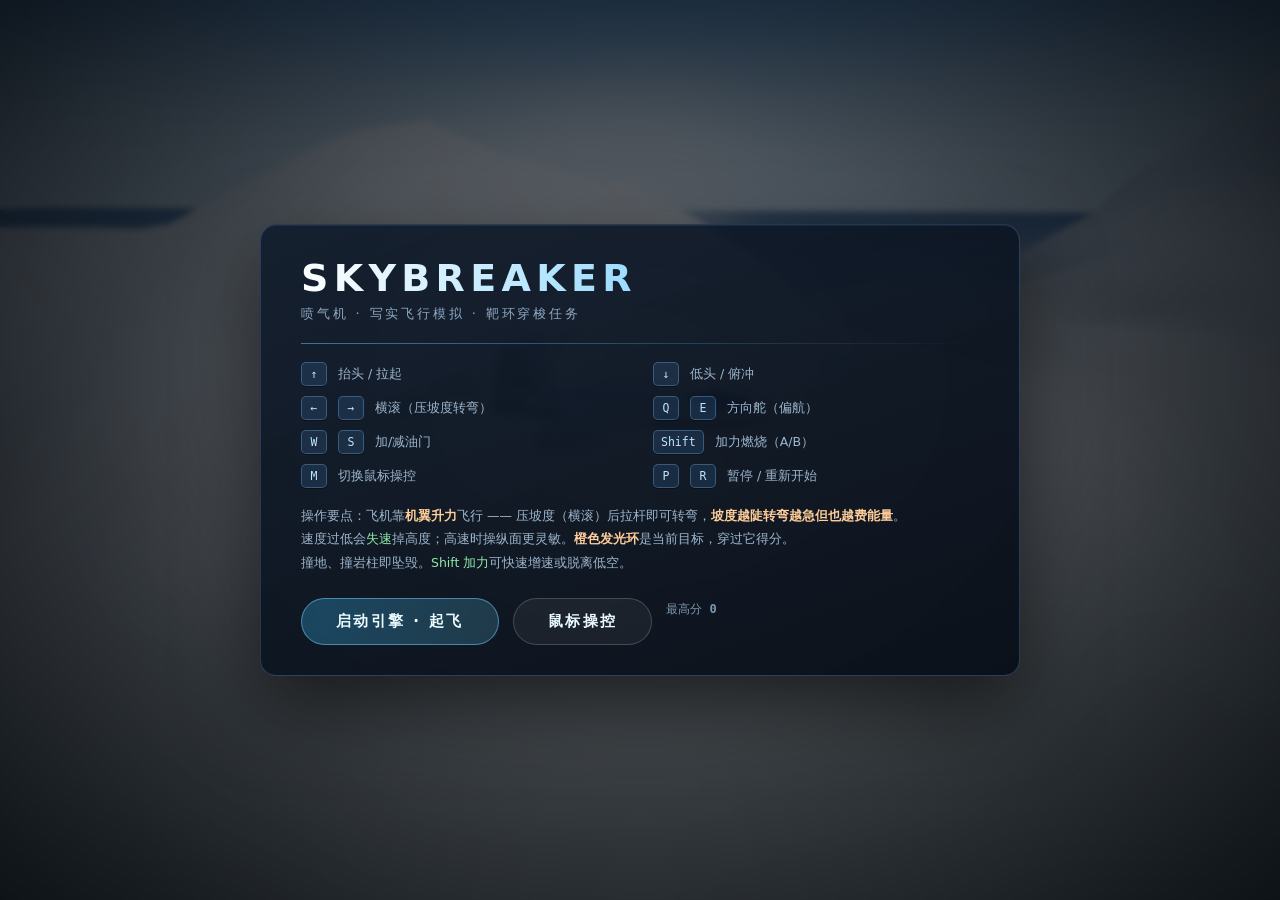
==== games/ds/index.html @ a56222e3 "feat: 三模型飞行游戏对比站（选择界面 + 三款可玩产物）" ====
<!DOCTYPE html>
<html lang="zh-CN">
<head>
<meta charset="utf-8" />
<meta name="viewport" content="width=device-width, initial-scale=1, viewport-fit=cover" />
<title>SKYBREAKER · 喷气机飞行模拟</title>
<style>
  :root{
    --ink:#e8f3ff;
    --dim:#8fa8c2;
    --acc:#5fd2ff;
    --acc2:#ffa03c;
    --panel:rgba(9,16,25,.52);
    --line:rgba(120,190,255,.28);
    --mono:ui-monospace,"Cascadia Mono",Consolas,"SF Mono",monospace;
    --sans:"Segoe UI","PingFang SC","Microsoft YaHei",system-ui,sans-serif;
  }
  *{box-sizing:border-box;margin:0;padding:0}
  html,body{width:100%;height:100%;overflow:hidden;background:#0b1420}
  body{font-family:var(--sans);color:var(--ink);-webkit-user-select:none;user-select:none;cursor:default}
  #scene{position:fixed;inset:0;width:100%;height:100%;display:block}

  /* 影院感：暗角 */
  #vignette{position:fixed;inset:0;pointer-events:none;z-index:2;
    background:radial-gradient(ellipse at 50% 48%,rgba(0,0,0,0) 45%,rgba(0,0,0,.20) 78%,rgba(0,0,0,.42) 100%);}
  #flash{position:fixed;inset:0;background:#ffd9a0;opacity:0;pointer-events:none;z-index:6;
    transition:opacity .5s ease-out;mix-blend-mode:screen}

  /* ---------- HUD ---------- */
  #hud{position:fixed;inset:0;z-index:3;pointer-events:none;opacity:0;transition:opacity .45s}
  #hud.show{opacity:1}

  .panel{position:absolute;background:var(--panel);border:1px solid var(--line);
    border-radius:10px;padding:9px 13px;backdrop-filter:blur(7px);-webkit-backdrop-filter:blur(7px);
    box-shadow:0 6px 24px rgba(0,0,0,.28),inset 0 0 32px rgba(90,180,255,.05)}
  .panel .row{display:flex;justify-content:space-between;align-items:baseline;gap:16px;line-height:1.55}
  .panel .k{font-size:11px;letter-spacing:.14em;color:var(--dim);text-transform:uppercase}
  .panel .v{font-family:var(--mono);font-size:15px;font-weight:600;color:#eaf6ff;letter-spacing:.02em}
  .panel .v b{font-weight:inherit;font-variant-numeric:tabular-nums}
  .panel .v.big{font-size:22px;color:#fff}
  .panel .v.acc{color:var(--acc)}
  .panel .v.up{color:#7fe3a0}
  .panel .v.down{color:#ff9f8a}
  .panel .u{font-size:10px;color:var(--dim);margin-left:3px;font-family:var(--sans)}
  .ttl{font-size:10px;letter-spacing:.26em;color:var(--acc);opacity:.85;margin-bottom:5px;font-weight:600}

  #pTopLeft{left:22px;top:20px;min-width:196px}
  #pTopRight{right:22px;top:20px;min-width:206px}
  #pBottomLeft{left:22px;bottom:22px}

  /* 姿态仪 */
  #attitude{position:relative;width:118px;height:118px;border-radius:50%;overflow:hidden;
    border:1px solid var(--line);background:#0d1b26;
    box-shadow:inset 0 0 20px rgba(0,0,0,.8),0 0 0 4px rgba(8,14,22,.55)}
  #attInner{position:absolute;left:-40%;top:-40%;width:180%;height:180%;
    transition:transform .08s linear}
  #attInner .sky{position:absolute;left:0;top:0;width:100%;height:50%;background:linear-gradient(#2f7ec4,#8fc4e6)}
  #attInner .gnd{position:absolute;left:0;top:50%;width:100%;height:50%;background:linear-gradient(#7d6a4a,#3a2f21)}
  #attInner .hl{position:absolute;left:0;top:50%;width:100%;height:2px;background:rgba(255,255,255,.9);transform:translateY(-1px)}
  #attInner .tick{position:absolute;left:50%;top:50%;width:44px;height:1px;background:rgba(255,255,255,.55);transform:translate(-50%,0)}
  #attInner .tick.t2{transform:translate(-50%,-18px);width:26px;opacity:.6}
  #attInner .tick.t3{transform:translate(-50%,18px);width:26px;opacity:.6}
  #attFrame{position:absolute;inset:0;border-radius:50%;pointer-events:none;
    background:
      linear-gradient(90deg,transparent 49.2%,rgba(255,160,60,.85) 49.2%,rgba(255,160,60,.85) 50.8%,transparent 50.8%) 0 0/100% 9px no-repeat,
      linear-gradient(90deg,transparent 49.2%,rgba(255,160,60,.85) 49.2%,rgba(255,160,60,.85) 50.8%,transparent 50.8%) 0 100%/100% 9px no-repeat}
  #attFrame::after{content:"";position:absolute;left:50%;top:50%;width:9px;height:9px;margin:-4.5px 0 0 -4.5px;
    border-radius:50%;border:1.5px solid var(--acc2)}

  /* 中央准星 */
  #crosshair{position:absolute;left:50%;top:50%;width:74px;height:74px;margin:-37px 0 0 -37px;opacity:.62}
  #crosshair .ring{position:absolute;inset:22px;border:1.5px solid rgba(180,230,255,.8);border-radius:50%}
  #crosshair .bar{position:absolute;background:rgba(180,230,255,.85)}
  #crosshair .bar.h{left:0;top:36px;width:20px;height:1.5px;box-shadow:54px 0 0 rgba(180,230,255,.85)}
  #crosshair .bar.v{top:0;left:36px;height:18px;width:1.5px;box-shadow:0 56px 0 rgba(180,230,255,.85)}

  /* 飞行路径矢量（速度方向） */
  #velMarker{position:absolute;left:0;top:0;width:26px;height:26px;margin:-13px 0 0 -13px;opacity:0;
    transition:opacity .12s}
  #velMarker::before{content:"";position:absolute;inset:0;border:1.5px solid #8fe9a8;border-radius:50%;
    box-shadow:0 0 10px rgba(120,240,170,.45)}
  #velMarker::after{content:"";position:absolute;left:50%;top:-7px;width:1.5px;height:7px;background:#8fe9a8;
    box-shadow:0 0 0 0 #000; transform:translateX(-50%)}

  /* 目标箭头 */
  #tgtArrow{position:absolute;left:0;top:0;width:0;height:0;opacity:0;transition:opacity .2s}
  #tgtArrow .tri{position:absolute;left:-11px;top:-11px;width:0;height:0;
    border-left:11px solid transparent;border-right:11px solid transparent;border-bottom:20px solid var(--acc2);
    filter:drop-shadow(0 0 6px rgba(255,150,50,.7));transform:rotate(90deg)}
  #tgtTag{position:absolute;left:0;top:0;display:flex;gap:8px;align-items:center;
    font-family:var(--mono);font-size:12px;color:#ffd0a0;letter-spacing:.08em;
    transform:translate(-50%,0);white-space:nowrap}

  /* 油门条 */
  #pThrottle{left:50%;bottom:24px;transform:translateX(-50%);width:290px;text-align:center}
  #thrTrack{position:relative;height:7px;border-radius:4px;background:rgba(255,255,255,.13);overflow:hidden;margin:7px 0 5px}
  #thrBar{position:absolute;left:0;top:0;height:100%;width:55%;border-radius:4px;
    background:linear-gradient(90deg,#2f9fd6,#6fe0ff);transition:width .12s linear,background .2s}
  #thrBar.ab{background:linear-gradient(90deg,#ff8a3c,#ffd08a);box-shadow:0 0 14px rgba(255,150,60,.7)}
  #thrLbl{display:flex;justify-content:space-between;font-family:var(--mono);font-size:10px;color:var(--dim);letter-spacing:.1em}

  #warn{position:absolute;left:50%;top:19%;transform:translateX(-50%);opacity:0;
    font-family:var(--mono);font-size:17px;font-weight:700;letter-spacing:.22em;color:#ff5b4a;
    text-shadow:0 0 18px rgba(255,60,40,.8);transition:opacity .1s}
  #warn.show{opacity:1;animation:blink .55s steps(1) infinite}
  @keyframes blink{50%{opacity:.18}}

  #toast{position:absolute;left:50%;top:31%;transform:translate(-50%,8px);opacity:0;
    padding:8px 18px;border-radius:999px;background:rgba(10,20,32,.72);border:1px solid var(--line);
    font-size:13px;letter-spacing:.05em;color:#d8ecff;transition:all .3s;backdrop-filter:blur(6px)}
  #toast.show{opacity:1;transform:translate(-50%,0)}

  /* ---------- 覆盖层 ---------- */
  .screen{position:fixed;inset:0;z-index:8;display:none;place-items:center;
    background:radial-gradient(ellipse at 50% 42%,rgba(6,14,24,.55),rgba(3,8,14,.9));
    backdrop-filter:blur(3px)}
  .screen.show{display:grid}
  .card{width:min(760px,92vw);max-height:92vh;overflow:auto;padding:34px 40px 30px;border-radius:16px;
    background:linear-gradient(160deg,rgba(16,28,44,.92),rgba(8,14,24,.94));
    border:1px solid rgba(110,180,255,.24);
    box-shadow:0 30px 80px rgba(0,0,0,.6),inset 0 1px 0 rgba(255,255,255,.06)}
  .card h1{font-size:38px;letter-spacing:.14em;font-weight:800;line-height:1;
    background:linear-gradient(100deg,#ffffff,#8fd8ff 55%,#ffb066);-webkit-background-clip:text;background-clip:text;
    -webkit-text-fill-color:transparent}
  .card .sub{margin-top:8px;color:var(--dim);font-size:13px;letter-spacing:.22em}
  .rule{height:1px;background:linear-gradient(90deg,var(--acc),transparent);margin:20px 0 18px;opacity:.5}

  .keys{display:grid;grid-template-columns:repeat(2,minmax(0,1fr));gap:10px 26px;margin-bottom:6px}
  .krow{display:flex;align-items:center;gap:11px;font-size:13.5px;color:#cfe2f4}
  kbd{font-family:var(--mono);font-size:11.5px;min-width:26px;text-align:center;padding:4px 7px;border-radius:5px;
    background:rgba(90,170,255,.13);border:1px solid rgba(120,190,255,.32);color:#bfe6ff;
    box-shadow:0 1px 0 rgba(0,0,0,.4)}
  .krow span{color:#9db6cd;font-size:12.5px}

  .tips{margin-top:16px;font-size:12.5px;line-height:1.85;color:#9db6cd}
  .tips b{color:#ffce9a;font-weight:600}
  .tips i{color:#8fe9a8;font-style:normal}

  .btn{margin-top:24px;display:inline-flex;align-items:center;gap:10px;cursor:pointer;
    padding:13px 34px;border-radius:999px;border:1px solid rgba(120,210,255,.5);
    background:linear-gradient(100deg,rgba(47,159,214,.35),rgba(111,224,255,.18));
    color:#eafaff;font-size:15px;letter-spacing:.16em;font-weight:600;
    transition:transform .15s,box-shadow .2s,background .2s;font-family:var(--sans)}
  .btn:hover{transform:translateY(-1px);box-shadow:0 10px 28px rgba(60,180,255,.28);
    background:linear-gradient(100deg,rgba(47,159,214,.55),rgba(111,224,255,.3))}
  .btn:active{transform:translateY(0)}
  .btn.ghost{background:rgba(255,255,255,.05);border-color:rgba(255,255,255,.18)}
  .btn.ghost.on{background:rgba(95,210,255,.14);border-color:rgba(95,210,255,.6);color:#bfe9ff}

  .stats{display:grid;grid-template-columns:repeat(3,1fr);gap:12px;margin:4px 0 2px}
  .stat{background:rgba(255,255,255,.045);border:1px solid rgba(120,190,255,.16);border-radius:10px;padding:13px 14px}
  .stat .lab{font-size:10.5px;letter-spacing:.18em;color:var(--dim);text-transform:uppercase}
  .stat .num{font-family:var(--mono);font-size:24px;font-weight:700;color:#fff;margin-top:5px}
  .stat .num small{font-size:12px;color:var(--dim);font-family:var(--sans);margin-left:3px}

  #overScreen .card{width:min(560px,92vw);text-align:center}
  #overScreen h1{font-size:30px;letter-spacing:.2em}
  #overReason{color:#ffb08a;margin-top:10px;font-size:13.5px;letter-spacing:.1em}
  #overScreen .stats{margin-top:20px}

  #loading{position:fixed;inset:0;z-index:20;display:grid;place-items:center;background:#0a1119;
    transition:opacity .45s ease,visibility 0s linear .45s}
  #loading.gone{opacity:0;visibility:hidden;pointer-events:none}
  #loading .l{font-family:var(--mono);letter-spacing:.3em;font-size:12px;color:#7fb8dd}
  #loading .bar{width:180px;height:2px;background:rgba(255,255,255,.1);margin-top:14px;overflow:hidden;border-radius:2px}
  #loading .bar i{display:block;width:40%;height:100%;background:var(--acc);animation:load 1.1s ease-in-out infinite}
  @keyframes load{0%{transform:translateX(-100%)}100%{transform:translateX(350%)}}

  #mouseTag{position:absolute;left:50%;bottom:96px;transform:translateX(-50%);
    font-size:11px;letter-spacing:.16em;color:#7d97ae;font-family:var(--mono);pointer-events:none}
  #mouseTag.on{color:var(--acc)}
  .hintline{position:absolute;left:50%;bottom:6px;transform:translateX(-50%);font-size:10.5px;
    letter-spacing:.14em;color:rgba(190,220,245,.42);font-family:var(--mono);pointer-events:none}
</style>
</head>
<body>
<canvas id="scene"></canvas>
<div id="vignette"></div>
<div id="flash"></div>

<!-- ================= HUD ================= -->
<div id="hud">
  <div class="panel" id="pTopLeft">
    <div class="ttl">MISSION</div>
    <div class="row"><span class="k">得分</span><span class="v big" id="vScore">0</span></div>
    <div class="row"><span class="k">靶环</span><span class="v acc" id="vRings">0</span></div>
    <div class="row"><span class="k">航程</span><span class="v"><b id="vDist">0.00</b><span class="u">km</span></span></div>
  </div>

  <div class="panel" id="pTopRight">
    <div class="ttl">FLIGHT DATA</div>
    <div class="row"><span class="k">空速</span><span class="v"><b id="vSpeed">0</b><span class="u">km/h</span></span></div>
    <div class="row"><span class="k">高度</span><span class="v"><b id="vAlt">0</b><span class="u">m</span></span></div>
    <div class="row"><span class="k">升降</span><span class="v"><b id="vVS">0.0</b><span class="u">m/s</span></span></div>
    <div class="row"><span class="k">过载</span><span class="v"><b id="vG">1.0</b><span class="u">G</span></span></div>
    <div class="row"><span class="k">推力</span><span class="v"><b id="vThr">0</b><span class="u">%</span></span></div>
  </div>

  <div class="panel" id="pBottomLeft">
    <div id="attitude">
      <div id="attInner">
        <div class="sky"></div><div class="gnd"></div><div class="hl"></div>
        <div class="tick t2"></div><div class="tick t3"></div>
      </div>
      <div id="attFrame"></div>
    </div>
    <div class="row" style="margin-top:7px"><span class="k">目标</span><span class="v acc" id="vTgtDist">—</span></div>
  </div>

  <div id="crosshair"><div class="ring"></div><div class="bar h"></div><div class="bar v"></div></div>
  <div id="velMarker"></div>
  <div id="tgtArrow"><div class="tri"></div></div>

  <div class="panel" id="pThrottle">
    <div class="ttl" style="text-align:left">THROTTLE</div>
    <div id="thrTrack"><div id="thrBar"></div></div>
    <div id="thrLbl"><span>IDLE</span><span>MIL</span><span>A/B</span></div>
  </div>

  <div id="warn">⚠ PULL UP</div>
  <div id="toast"></div>
  <div id="mouseTag">鼠标操控：关</div>
  <div class="hintline">P 暂停 · R 重开 · M 鼠标操控</div>
</div>

<!-- ================= 开始 ================= -->
<div id="startScreen" class="screen">
  <div class="card">
    <h1>SKYBREAKER</h1>
    <div class="sub">喷气机 · 写实飞行模拟 · 靶环穿梭任务</div>
    <div class="rule"></div>

    <div class="keys">
      <div class="krow"><kbd>↑</kbd><span>抬头 / 拉起</span></div>
      <div class="krow"><kbd>↓</kbd><span>低头 / 俯冲</span></div>
      <div class="krow"><kbd>←</kbd> <kbd>→</kbd><span>横滚（压坡度转弯）</span></div>
      <div class="krow"><kbd>Q</kbd> <kbd>E</kbd><span>方向舵（偏航）</span></div>
      <div class="krow"><kbd>W</kbd> <kbd>S</kbd><span>加/减油门</span></div>
      <div class="krow"><kbd>Shift</kbd><span>加力燃烧（A/B）</span></div>
      <div class="krow"><kbd>M</kbd><span>切换鼠标操控</span></div>
      <div class="krow"><kbd>P</kbd> <kbd>R</kbd><span>暂停 / 重新开始</span></div>
    </div>

    <div class="tips">
      操作要点：飞机靠<b>机翼升力</b>飞行 —— 压坡度（横滚）后拉杆即可转弯，<b>坡度越陡转弯越急但也越费能量</b>。<br>
      速度过低会<i>失速</i>掉高度；高速时操纵面更灵敏。<b>橙色发光环</b>是当前目标，穿过它得分。<br>
      撞地、撞岩柱即坠毁。<i>Shift 加力</i>可快速增速或脱离低空。
    </div>

    <div style="display:flex;align-items:center;gap:14px;flex-wrap:wrap">
      <button class="btn" id="btnStart">启动引擎 · 起飞</button>
      <button class="btn ghost" id="btnMouse">鼠标操控</button>
      <span style="font-size:12px;color:#7d97ae;font-family:var(--mono)">最高分 <b id="bestScore">0</b></span>
    </div>
  </div>
</div>

<!-- ================= 结束 ================= -->
<div id="overScreen" class="screen">
  <div class="card">
    <h1>MISSION ENDED</h1>
    <div id="overReason">飞机损毁</div>
    <div class="stats">
      <div class="stat"><div class="lab">得分</div><div class="num" id="finalScore">0</div></div>
      <div class="stat"><div class="lab">穿环</div><div class="num" id="finalRings">0</div></div>
      <div class="stat"><div class="lab">航程</div><div class="num" id="finalDist">0</div></div>
    </div>
    <div style="margin-top:16px;font-size:12px;color:#7d97ae;font-family:var(--mono);letter-spacing:.1em">
      历史最高 <b style="color:#ffce9a" id="bestScoreDup"></b>
    </div>
    <button class="btn" id="btnAgain">再次起飞</button>
  </div>
</div>

<!-- ================= 暂停 ================= -->
<div id="pauseScreen" class="screen">
  <div class="card" style="width:min(420px,92vw);text-align:center">
    <h1 style="font-size:26px;letter-spacing:.2em">PAUSED</h1>
    <div class="sub" style="letter-spacing:.1em">任务暂停</div>
    <button class="btn" id="btnResume">继续飞行</button>
  </div>
</div>

<div id="loading"><div style="text-align:center">
  <div class="l">INITIALIZING FLIGHT SYSTEMS</div>
  <div class="bar"><i></i></div>
</div></div>

<script src="lib/three.min.js"></script>
<script>
  if (!window.THREE) {
    document.write('<script src="https://cdn.jsdelivr.net/npm/three@0.128.0/build/three.min.js"><\/script>');
  }
</script>
<script src="game.js"></script>
<script>
  // 结束页与开始页共用最高分显示
  (function(){
    var b = document.getElementById('bestScore');
    var d = document.getElementById('bestScoreDup');
    function sync(){ if(d) d.textContent = b ? b.textContent : '0'; }
    sync();
    if (b) new MutationObserver(sync).observe(b, {childList:true,characterData:true,subtree:true});
  })();
</script>
</body>
</html>
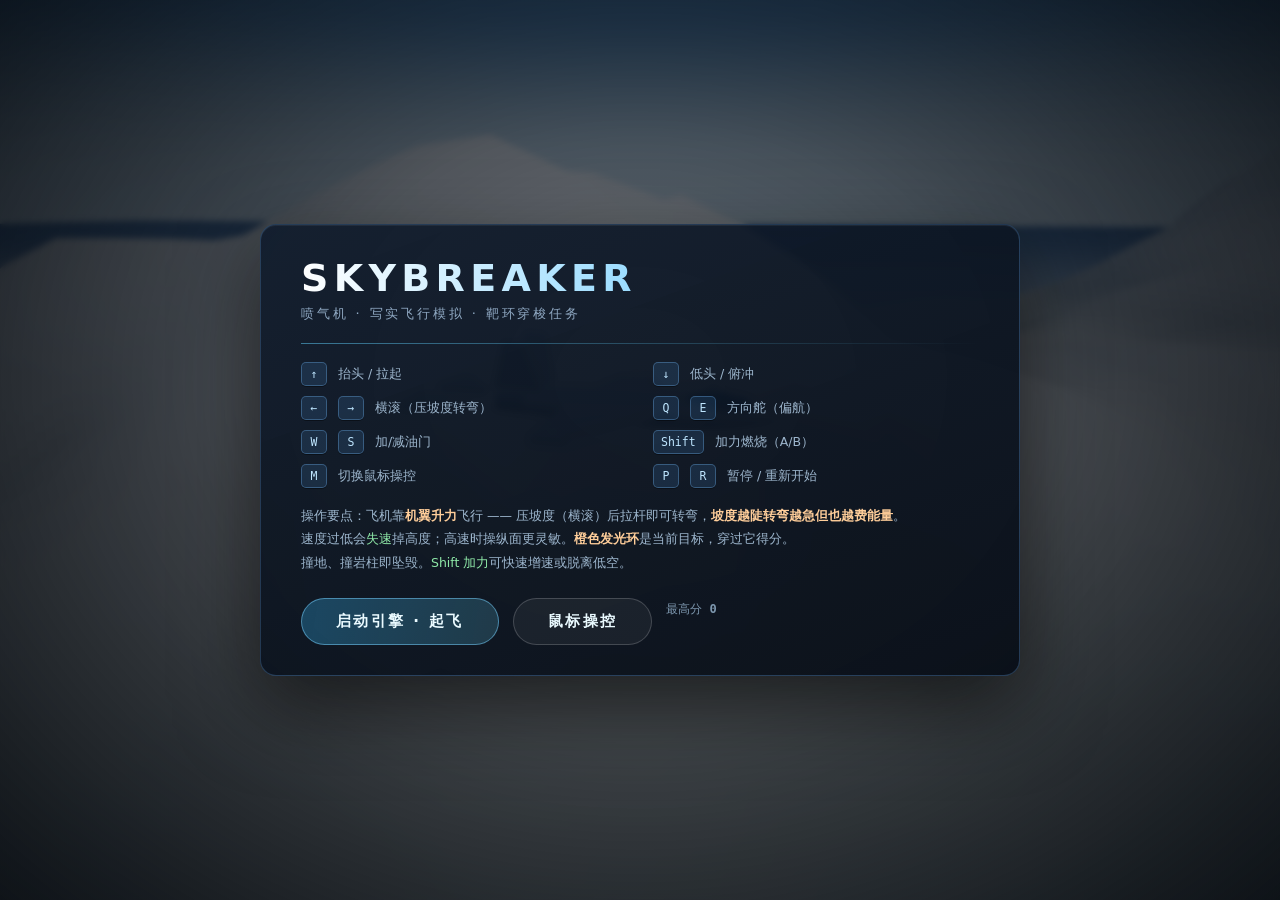
==== commit 1b252c78: "fix(ds): 声明页面图标，消除对账号根域 /favicon.ico 的 404 请求" ====
--- a/games/ds/index.html
+++ b/games/ds/index.html
@@ -4,6 +4,7 @@
 <meta charset="utf-8" />
 <meta name="viewport" content="width=device-width, initial-scale=1, viewport-fit=cover" />
 <title>SKYBREAKER · 喷气机飞行模拟</title>
+<link rel="icon" href="../../favicon.ico">
 <style>
   :root{
     --ink:#e8f3ff;
